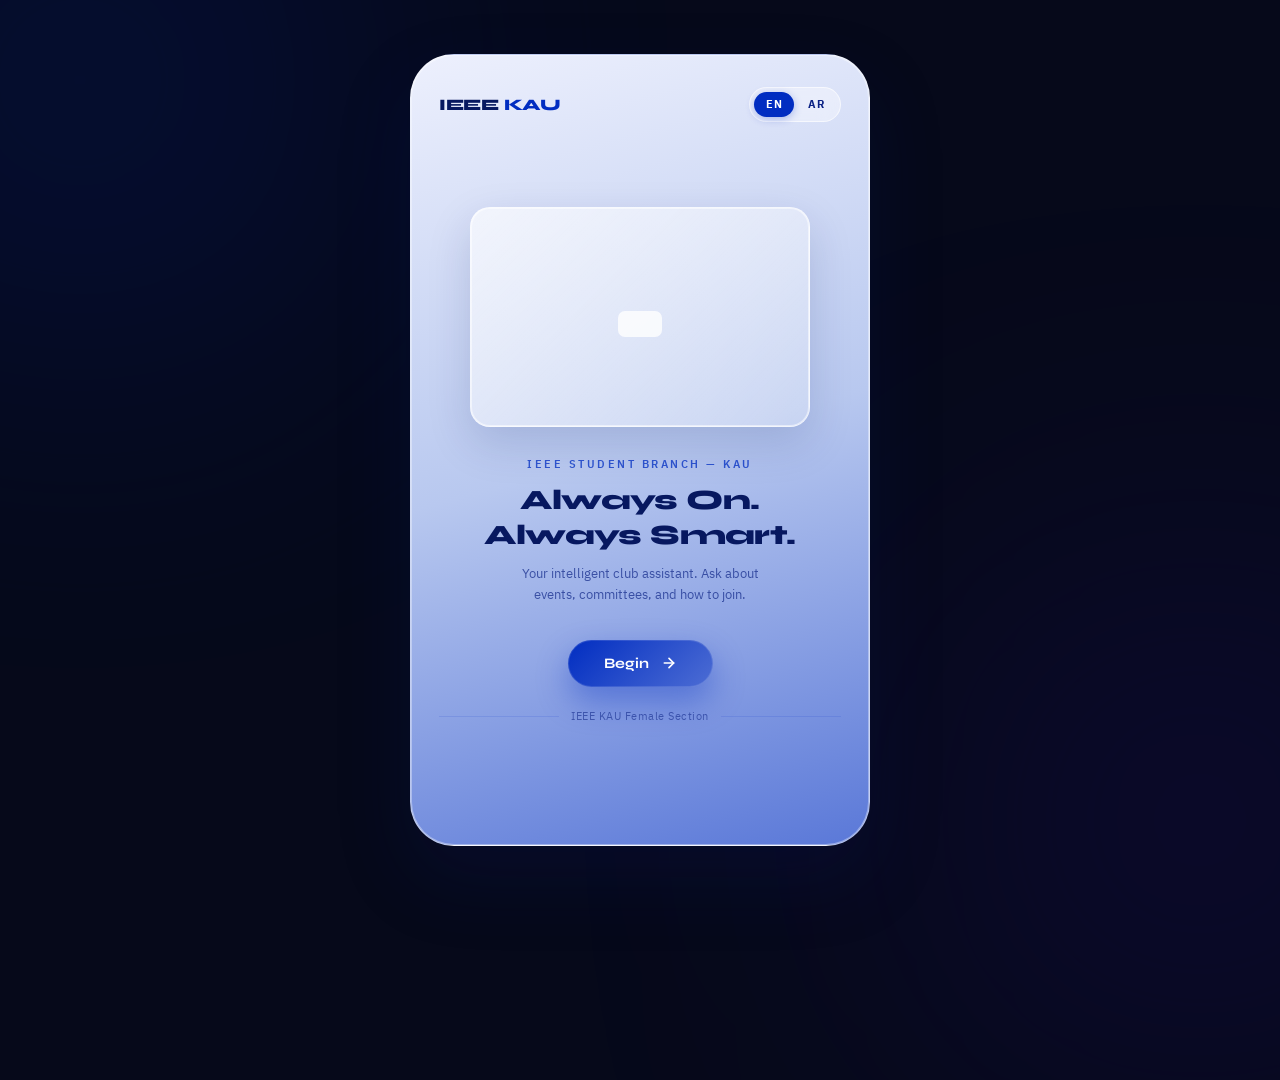
==== index.html @ 5e8e8ae8 "fix landing page button link" ====
<!DOCTYPE html>
<html lang="en">
<head>
  <meta charset="UTF-8"/>
  <meta name="viewport" content="width=device-width, initial-scale=1.0"/>
  <title>IEEE KAU Assistant</title>
  <link href="https://fonts.googleapis.com/css2?family=Syne:wght@600;700;800&family=IBM+Plex+Sans+Arabic:wght@300;400;500;600&display=swap" rel="stylesheet">
  <style>
    :root{
      --c1:#e7eaf9;--c2:#98abe6;--c3:#4d6dd4;--c4:#012dc1;--c5:#0a2184;--c6:#071860;
    }
    *{box-sizing:border-box;margin:0;padding:0}
    body{
      min-height:100vh;font-family:'IBM Plex Sans Arabic','Syne',sans-serif;
      background:#06091a;display:flex;justify-content:center;align-items:center;
      overflow:hidden;position:relative;padding:20px;
    }
    .blur{position:absolute;border-radius:50%;filter:blur(160px);z-index:0;pointer-events:none}
    .blur1{width:520px;height:520px;background:var(--c4);top:-180px;left:-180px;opacity:.2}
    .blur2{width:520px;height:520px;background:#1a0a5e;bottom:-180px;right:-180px;opacity:.35}

    .phone{
      width:460px;height:88vh;max-height:860px;border-radius:44px;
      background:linear-gradient(165deg,#edf0fd 0%,#b8c8ef 50%,#5a78d8 100%);
      border:1px solid rgba(255,255,255,.55);
      box-shadow:0 32px 72px rgba(7,24,96,.22),0 0 0 1px rgba(255,255,255,.35) inset;
      padding:32px 28px 36px;
      display:flex;flex-direction:column;justify-content:space-between;
      position:relative;z-index:2;
    }

    /* TOP BAR */
    .top-bar{display:flex;justify-content:space-between;align-items:center}
    .logo{
      font-family:'Syne',sans-serif;font-weight:800;font-size:16px;
      color:var(--c6);letter-spacing:-.3px;
    }
    .logo span{color:var(--c4)}

    /* language toggle */
    .lang-toggle{
      display:flex;align-items:center;gap:2px;
      background:rgba(255,255,255,.38);border:1px solid rgba(255,255,255,.6);
      backdrop-filter:blur(10px);border-radius:20px;padding:4px;cursor:pointer;
    }
    .lang-opt{
      padding:4px 12px;border-radius:16px;font-size:11px;font-weight:700;
      color:var(--c5);transition:all .18s;letter-spacing:.4px;cursor:pointer;border:none;
      background:transparent;font-family:inherit;
    }
    .lang-opt.active{background:var(--c4);color:white;box-shadow:0 2px 8px rgba(1,45,193,.3)}

    /* CENTER */
    .center{text-align:center;display:flex;flex-direction:column;align-items:center}

    .robot-frame{
      width:340px;height:220px;border-radius:20px;overflow:hidden;
      background:linear-gradient(135deg,rgba(255,255,255,.65),rgba(255,255,255,.25));
      border:1px solid rgba(255,255,255,.7);
      box-shadow:0 16px 44px rgba(7,24,96,.15),0 0 0 1px rgba(255,255,255,.5) inset;
      display:flex;align-items:center;justify-content:center;
      animation:float 4s ease-in-out infinite;margin-bottom:30px;
    }
    @keyframes float{0%,100%{transform:translateY(0)}50%{transform:translateY(-10px)}}
    .robot-frame img{width:100%;height:100%;object-fit:contain;border-radius:20px;display:block;background:#071860}

    .eyebrow{
      font-size:10.5px;font-weight:600;letter-spacing:2.5px;text-transform:uppercase;
      color:var(--c4);opacity:.75;margin-bottom:11px;
    }
    .title{
      font-family:'Syne',sans-serif;font-weight:800;
      font-size:28px;line-height:1.22;color:var(--c6);
      letter-spacing:-.6px;margin-bottom:11px;
    }
    .subtitle{
      font-size:13px;color:var(--c5);opacity:.68;
      line-height:1.65;margin-bottom:34px;max-width:260px;
    }

    .begin-btn{
      display:inline-flex;align-items:center;gap:11px;
      padding:15px 36px;border-radius:32px;
      background:linear-gradient(135deg,var(--c4) 0%,var(--c3) 100%);
      color:white;text-decoration:none;font-weight:700;font-size:14.5px;
      letter-spacing:.2px;
      box-shadow:0 14px 32px rgba(1,45,193,.38),0 0 0 1px rgba(255,255,255,.12) inset;
      transition:all .22s;font-family:'Syne',sans-serif;
    }
    .begin-btn:hover{transform:translateY(-3px);box-shadow:0 20px 40px rgba(1,45,193,.48)}
    .begin-btn svg{width:16px;height:16px;transition:transform .22s}
    .begin-btn:hover svg{transform:translateX(4px)}

    /* DIVIDER */
    .divider{
      display:flex;align-items:center;gap:12px;margin-top:22px;width:100%;
    }
    .divider-line{flex:1;height:1px;background:rgba(1,45,193,.12)}
    .divider-text{font-size:10.5px;color:var(--c5);opacity:.55;letter-spacing:.5px;white-space:nowrap}
  </style>
</head>
<body>
  <div class="blur blur1"></div>
  <div class="blur blur2"></div>
  <div class="phone">

    <div class="top-bar">
      <div class="logo">IEEE <span>KAU</span></div>
      <div class="lang-toggle" id="landingLang">
        <button class="lang-opt active" id="opt-en" onclick="setLang('en')">EN</button>
        <button class="lang-opt" id="opt-ar" onclick="setLang('ar')">AR</button>
      </div>
    </div>

    <div class="center">
      <div class="robot-frame">
        <img src="https://user4563.na.imgto.link/public/20260315/screenshot-2026-03-15-054318.avif"
             alt="IEEE KAU Assistant"
             onerror="this.outerHTML='<svg viewBox=\'0 0 80 80\' fill=\'none\' xmlns=\'http://www.w3.org/2000/svg\' width=\'80\' height=\'80\'><rect x=\'12\' y=\'28\' width=\'56\' height=\'38\' rx=\'10\' fill=\'%23012dc1\' fill-opacity=\'.15\'/><rect x=\'18\' y=\'34\' width=\'44\' height=\'26\' rx=\'7\' fill=\'white\' fill-opacity=\'.8\'/><circle cx=\'30\' cy=\'47\' r=\'5\' fill=\'%23012dc1\'/><circle cx=\'50\' cy=\'47\' r=\'5\' fill=\'%23012dc1\'/><rect x=\'30\' y=\'54\' width=\'20\' height=\'3\' rx=\'1.5\' fill=\'%23012dc1\' fill-opacity=\'.5\'/><rect x=\'36\' y=\'18\' width=\'8\' height=\'10\' rx=\'3\' fill=\'%23012dc1\' fill-opacity=\'.25\'/><circle cx=\'40\' cy=\'13\' r=\'3\' fill=\'%23012dc1\' fill-opacity=\'.3\'/></svg>'"/>
      </div>
      <div class="eyebrow" id="landing-eyebrow">IEEE Student Branch — KAU</div>
      <h1 class="title" id="landing-title">Always On.<br/>Always Smart.</h1>
      <p class="subtitle" id="landing-sub">Your intelligent club assistant. Ask about events, committees, and how to join.</p>
      <a href="/app" class="begin-btn" id="landing-btn">
        <span id="landing-btn-text">Begin</span>
        <svg viewBox="0 0 24 24" fill="none" stroke="currentColor" stroke-width="2.5" stroke-linecap="round" stroke-linejoin="round">
          <line x1="5" y1="12" x2="19" y2="12"/><polyline points="12 5 19 12 12 19"/>
        </svg>
      </a>
      <div class="divider">
        <div class="divider-line"></div>
        <div class="divider-text" id="landing-divider">IEEE KAU Female Section</div>
        <div class="divider-line"></div>
      </div>
    </div>

    <!-- empty div to keep space-between balanced -->
    <div></div>
  </div>

<script>
  let currentLang = 'en';
  const copy = {
    en: {
      eyebrow: 'IEEE Student Branch — KAU',
      title:   'Always On.<br/>Always Smart.',
      sub:     'Your intelligent club assistant. Ask about events, committees, and how to join.',
      btn:     'Begin',
      divider: 'IEEE KAU Female Section',
    },
    ar: {
      eyebrow: 'الفرع الطلابي لـ IEEE — جامعة الملك عبدالعزيز',
      title:   'دائماً هنا.<br/>دائماً ذكية.',
      sub:     'مساعدتك الذكية في نادي IEEE. اسألي عن الفعاليات واللجان وكيفية الانضمام.',
      btn:     'ابدأي',
      divider: 'قسم الطالبات — كلية الحاسبات وتقنية المعلومات',
    }
  };

  function setLang(l) {
    currentLang = l;
    const c = copy[l];
    document.getElementById('landing-eyebrow').textContent = c.eyebrow;
    document.getElementById('landing-title').innerHTML     = c.title;
    document.getElementById('landing-sub').textContent     = c.sub;
    document.getElementById('landing-btn-text').textContent= c.btn;
    document.getElementById('landing-divider').textContent = c.divider;
    document.getElementById('opt-en').classList.toggle('active', l==='en');
    document.getElementById('opt-ar').classList.toggle('active', l==='ar');
    // pass lang to chat page via URL param
    document.getElementById('landing-btn').href = `/app?lang=${l}`;
    document.documentElement.dir = l==='ar' ? 'rtl' : 'ltr';
  }
</script>
</body>
</html>
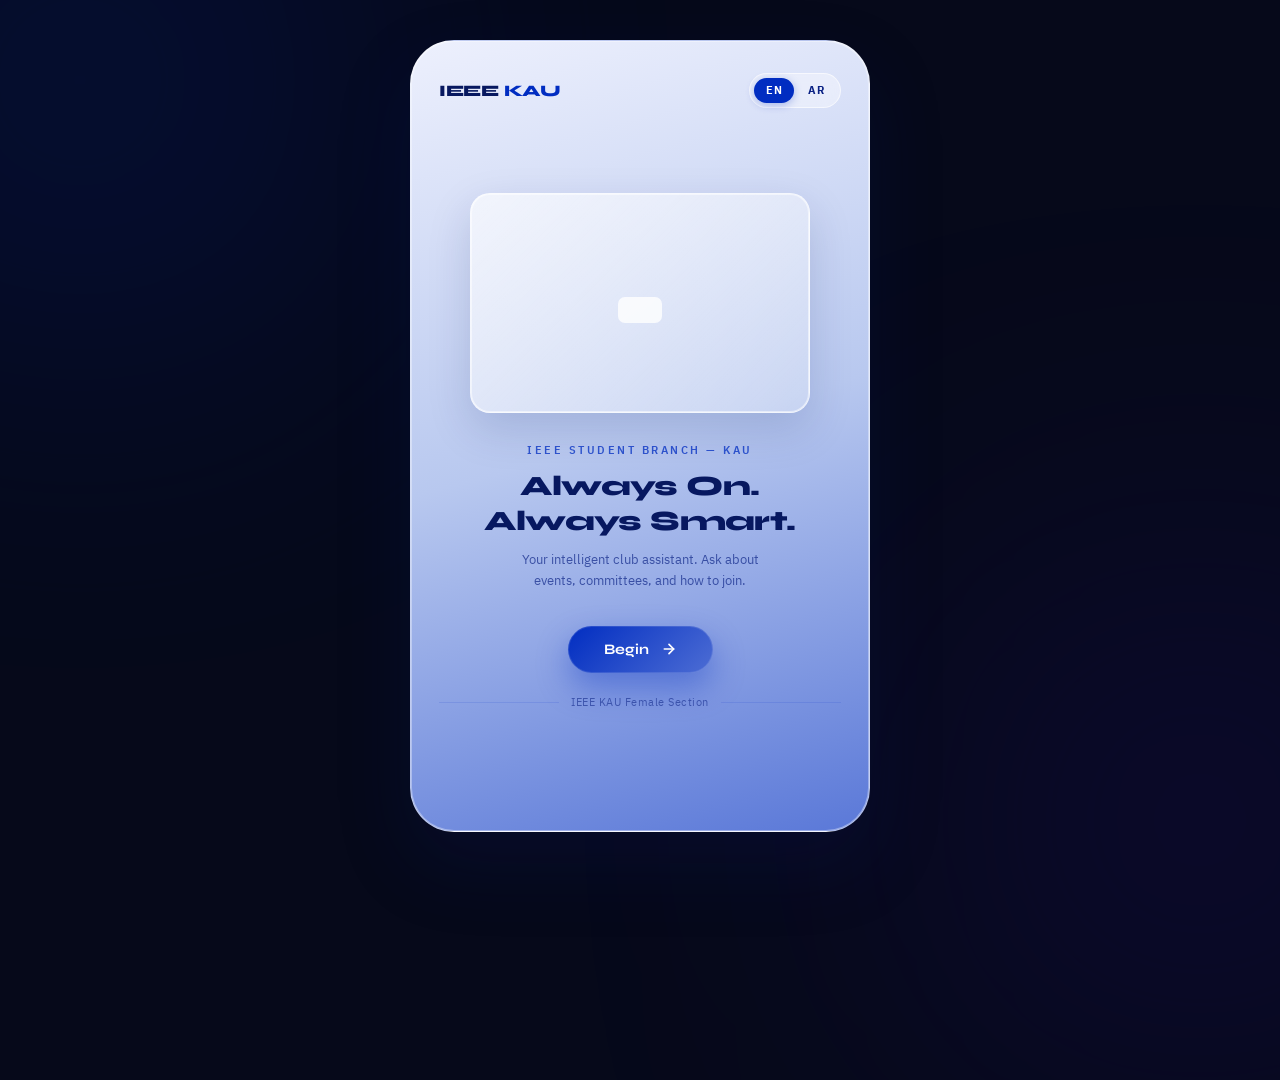
==== commit e1cb3ed9: "fix leaders committees chunk size responsive layout" ====
--- a/index.html
+++ b/index.html
@@ -12,21 +12,27 @@
     *{box-sizing:border-box;margin:0;padding:0}
     body{
       min-height:100vh;font-family:'IBM Plex Sans Arabic','Syne',sans-serif;
-      background:#06091a;display:flex;justify-content:center;align-items:center;
-      overflow:hidden;position:relative;padding:20px;
+      background:#06091a;display:flex;justify-content:center;align-items:flex-start;
+      position:relative;padding:20px;overflow-y:auto;
     }
     .blur{position:absolute;border-radius:50%;filter:blur(160px);z-index:0;pointer-events:none}
     .blur1{width:520px;height:520px;background:var(--c4);top:-180px;left:-180px;opacity:.2}
     .blur2{width:520px;height:520px;background:#1a0a5e;bottom:-180px;right:-180px;opacity:.35}
 
     .phone{
-      width:460px;height:88vh;max-height:860px;border-radius:44px;
+      width:min(460px,100%);min-height:88vh;border-radius:44px;
       background:linear-gradient(165deg,#edf0fd 0%,#b8c8ef 50%,#5a78d8 100%);
       border:1px solid rgba(255,255,255,.55);
       box-shadow:0 32px 72px rgba(7,24,96,.22),0 0 0 1px rgba(255,255,255,.35) inset;
       padding:32px 28px 36px;
       display:flex;flex-direction:column;justify-content:space-between;
-      position:relative;z-index:2;
+      position:relative;z-index:2;margin:20px auto;
+    }
+    @media(max-width:500px){
+      .phone{border-radius:24px;padding:24px 18px 28px;margin:10px auto;}
+      body{padding:10px;}
+      .title{font-size:22px;}
+      .robot-frame{width:260px;height:170px;}
     }
 
     /* TOP BAR */
@@ -121,7 +127,7 @@
       <div class="eyebrow" id="landing-eyebrow">IEEE Student Branch — KAU</div>
       <h1 class="title" id="landing-title">Always On.<br/>Always Smart.</h1>
       <p class="subtitle" id="landing-sub">Your intelligent club assistant. Ask about events, committees, and how to join.</p>
-      <a href="/app" class="begin-btn" id="landing-btn">
+      <a href="chat.html" class="begin-btn" id="landing-btn">
         <span id="landing-btn-text">Begin</span>
         <svg viewBox="0 0 24 24" fill="none" stroke="currentColor" stroke-width="2.5" stroke-linecap="round" stroke-linejoin="round">
           <line x1="5" y1="12" x2="19" y2="12"/><polyline points="12 5 19 12 12 19"/>
@@ -168,7 +174,7 @@
     document.getElementById('opt-en').classList.toggle('active', l==='en');
     document.getElementById('opt-ar').classList.toggle('active', l==='ar');
     // pass lang to chat page via URL param
-    document.getElementById('landing-btn').href = `/app?lang=${l}`;
+    document.getElementById('landing-btn').href = `chat.html?lang=${l}`;
     document.documentElement.dir = l==='ar' ? 'rtl' : 'ltr';
   }
 </script>
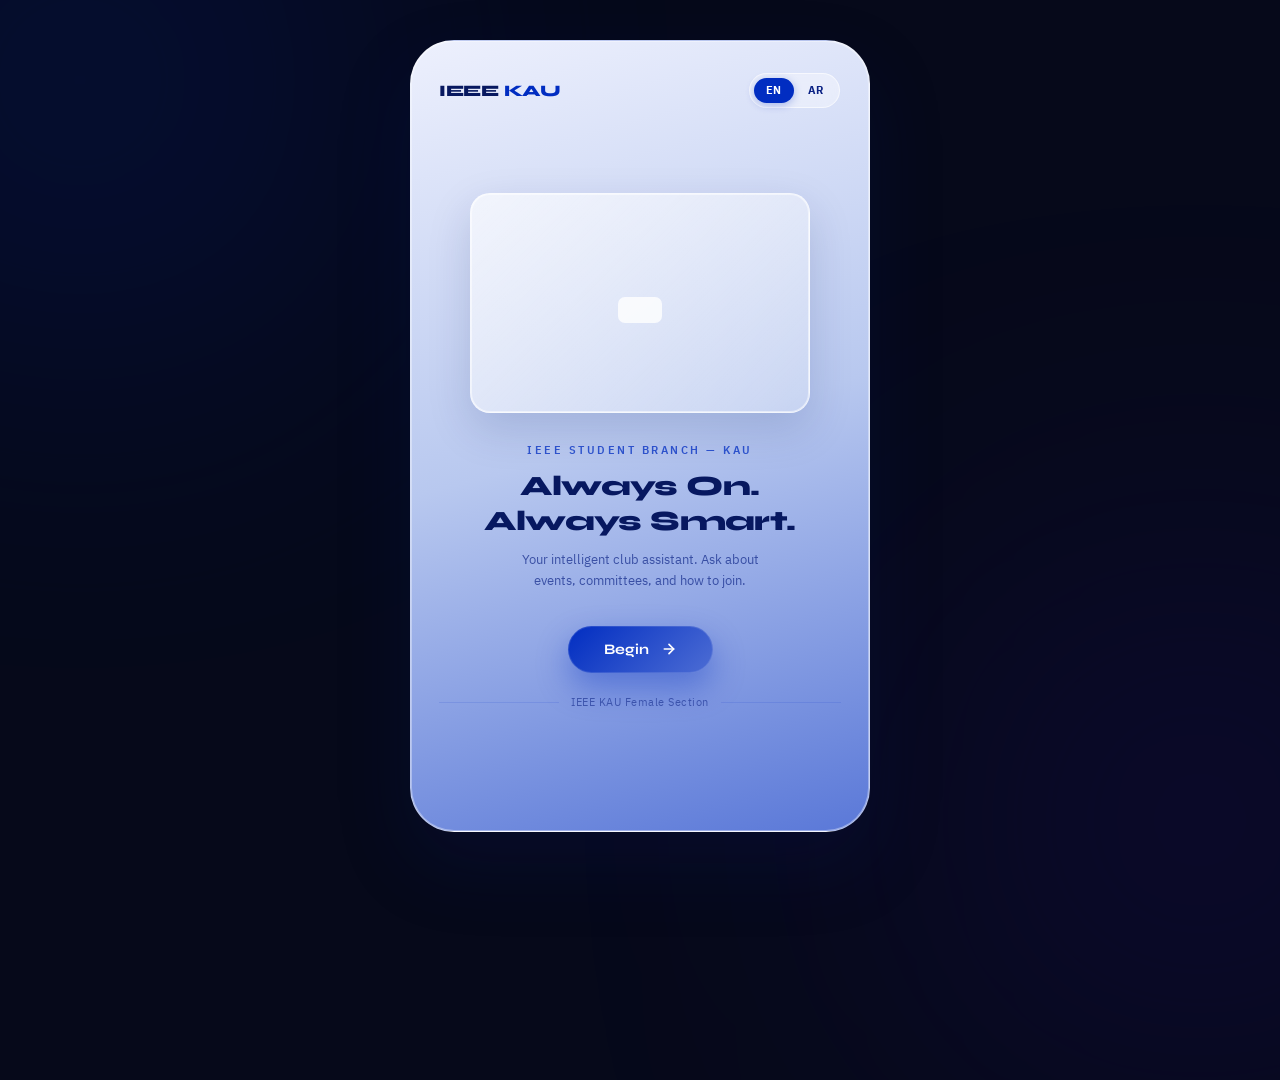
==== commit 8b79e9d1: "fix begin button link" ====
--- a/index.html
+++ b/index.html
@@ -127,7 +127,7 @@
       <div class="eyebrow" id="landing-eyebrow">IEEE Student Branch — KAU</div>
       <h1 class="title" id="landing-title">Always On.<br/>Always Smart.</h1>
       <p class="subtitle" id="landing-sub">Your intelligent club assistant. Ask about events, committees, and how to join.</p>
-      <a href="chat.html" class="begin-btn" id="landing-btn">
+      <a href="/app" class="begin-btn" id="landing-btn">
         <span id="landing-btn-text">Begin</span>
         <svg viewBox="0 0 24 24" fill="none" stroke="currentColor" stroke-width="2.5" stroke-linecap="round" stroke-linejoin="round">
           <line x1="5" y1="12" x2="19" y2="12"/><polyline points="12 5 19 12 12 19"/>
@@ -174,7 +174,7 @@
     document.getElementById('opt-en').classList.toggle('active', l==='en');
     document.getElementById('opt-ar').classList.toggle('active', l==='ar');
     // pass lang to chat page via URL param
-    document.getElementById('landing-btn').href = `chat.html?lang=${l}`;
+    document.getElementById('landing-btn').href = `/app?lang=${l}`;
     document.documentElement.dir = l==='ar' ? 'rtl' : 'ltr';
   }
 </script>
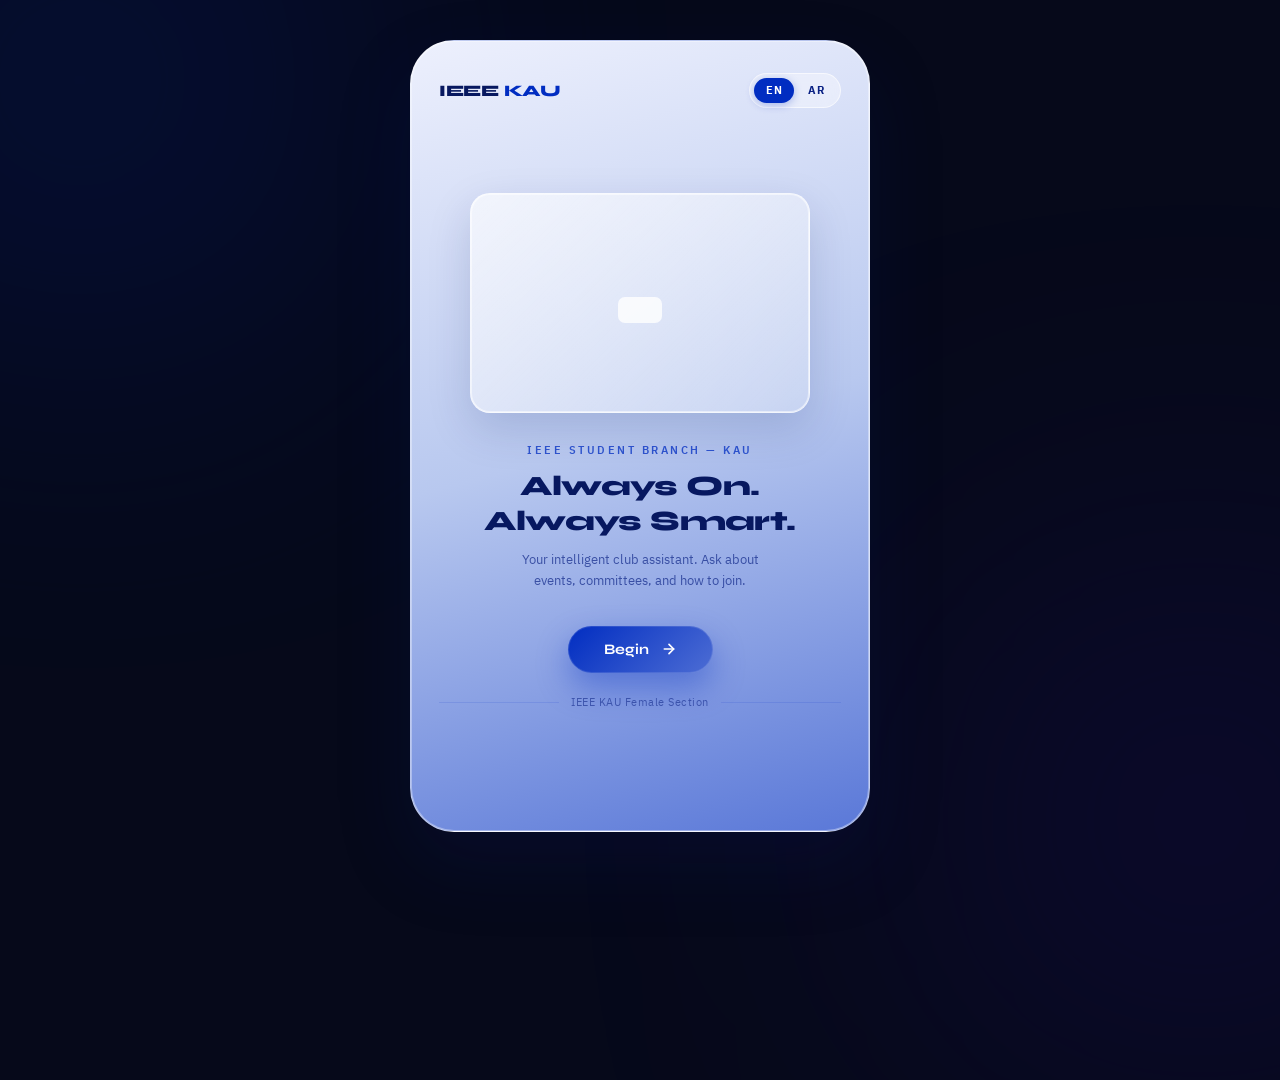
==== commit dc544696: "Update chatbot backend and Google Sheets integration" ====
--- a/index.html
+++ b/index.html
@@ -1,182 +1,182 @@
-<!DOCTYPE html>
-<html lang="en">
-<head>
-  <meta charset="UTF-8"/>
-  <meta name="viewport" content="width=device-width, initial-scale=1.0"/>
-  <title>IEEE KAU Assistant</title>
-  <link href="https://fonts.googleapis.com/css2?family=Syne:wght@600;700;800&family=IBM+Plex+Sans+Arabic:wght@300;400;500;600&display=swap" rel="stylesheet">
-  <style>
-    :root{
-      --c1:#e7eaf9;--c2:#98abe6;--c3:#4d6dd4;--c4:#012dc1;--c5:#0a2184;--c6:#071860;
-    }
-    *{box-sizing:border-box;margin:0;padding:0}
-    body{
-      min-height:100vh;font-family:'IBM Plex Sans Arabic','Syne',sans-serif;
-      background:#06091a;display:flex;justify-content:center;align-items:flex-start;
-      position:relative;padding:20px;overflow-y:auto;
-    }
-    .blur{position:absolute;border-radius:50%;filter:blur(160px);z-index:0;pointer-events:none}
-    .blur1{width:520px;height:520px;background:var(--c4);top:-180px;left:-180px;opacity:.2}
-    .blur2{width:520px;height:520px;background:#1a0a5e;bottom:-180px;right:-180px;opacity:.35}
-
-    .phone{
-      width:min(460px,100%);min-height:88vh;border-radius:44px;
-      background:linear-gradient(165deg,#edf0fd 0%,#b8c8ef 50%,#5a78d8 100%);
-      border:1px solid rgba(255,255,255,.55);
-      box-shadow:0 32px 72px rgba(7,24,96,.22),0 0 0 1px rgba(255,255,255,.35) inset;
-      padding:32px 28px 36px;
-      display:flex;flex-direction:column;justify-content:space-between;
-      position:relative;z-index:2;margin:20px auto;
-    }
-    @media(max-width:500px){
-      .phone{border-radius:24px;padding:24px 18px 28px;margin:10px auto;}
-      body{padding:10px;}
-      .title{font-size:22px;}
-      .robot-frame{width:260px;height:170px;}
-    }
-
-    /* TOP BAR */
-    .top-bar{display:flex;justify-content:space-between;align-items:center}
-    .logo{
-      font-family:'Syne',sans-serif;font-weight:800;font-size:16px;
-      color:var(--c6);letter-spacing:-.3px;
-    }
-    .logo span{color:var(--c4)}
-
-    /* language toggle */
-    .lang-toggle{
-      display:flex;align-items:center;gap:2px;
-      background:rgba(255,255,255,.38);border:1px solid rgba(255,255,255,.6);
-      backdrop-filter:blur(10px);border-radius:20px;padding:4px;cursor:pointer;
-    }
-    .lang-opt{
-      padding:4px 12px;border-radius:16px;font-size:11px;font-weight:700;
-      color:var(--c5);transition:all .18s;letter-spacing:.4px;cursor:pointer;border:none;
-      background:transparent;font-family:inherit;
-    }
-    .lang-opt.active{background:var(--c4);color:white;box-shadow:0 2px 8px rgba(1,45,193,.3)}
-
-    /* CENTER */
-    .center{text-align:center;display:flex;flex-direction:column;align-items:center}
-
-    .robot-frame{
-      width:340px;height:220px;border-radius:20px;overflow:hidden;
-      background:linear-gradient(135deg,rgba(255,255,255,.65),rgba(255,255,255,.25));
-      border:1px solid rgba(255,255,255,.7);
-      box-shadow:0 16px 44px rgba(7,24,96,.15),0 0 0 1px rgba(255,255,255,.5) inset;
-      display:flex;align-items:center;justify-content:center;
-      animation:float 4s ease-in-out infinite;margin-bottom:30px;
-    }
-    @keyframes float{0%,100%{transform:translateY(0)}50%{transform:translateY(-10px)}}
-    .robot-frame img{width:100%;height:100%;object-fit:contain;border-radius:20px;display:block;background:#071860}
-
-    .eyebrow{
-      font-size:10.5px;font-weight:600;letter-spacing:2.5px;text-transform:uppercase;
-      color:var(--c4);opacity:.75;margin-bottom:11px;
-    }
-    .title{
-      font-family:'Syne',sans-serif;font-weight:800;
-      font-size:28px;line-height:1.22;color:var(--c6);
-      letter-spacing:-.6px;margin-bottom:11px;
-    }
-    .subtitle{
-      font-size:13px;color:var(--c5);opacity:.68;
-      line-height:1.65;margin-bottom:34px;max-width:260px;
-    }
-
-    .begin-btn{
-      display:inline-flex;align-items:center;gap:11px;
-      padding:15px 36px;border-radius:32px;
-      background:linear-gradient(135deg,var(--c4) 0%,var(--c3) 100%);
-      color:white;text-decoration:none;font-weight:700;font-size:14.5px;
-      letter-spacing:.2px;
-      box-shadow:0 14px 32px rgba(1,45,193,.38),0 0 0 1px rgba(255,255,255,.12) inset;
-      transition:all .22s;font-family:'Syne',sans-serif;
-    }
-    .begin-btn:hover{transform:translateY(-3px);box-shadow:0 20px 40px rgba(1,45,193,.48)}
-    .begin-btn svg{width:16px;height:16px;transition:transform .22s}
-    .begin-btn:hover svg{transform:translateX(4px)}
-
-    /* DIVIDER */
-    .divider{
-      display:flex;align-items:center;gap:12px;margin-top:22px;width:100%;
-    }
-    .divider-line{flex:1;height:1px;background:rgba(1,45,193,.12)}
-    .divider-text{font-size:10.5px;color:var(--c5);opacity:.55;letter-spacing:.5px;white-space:nowrap}
-  </style>
-</head>
-<body>
-  <div class="blur blur1"></div>
-  <div class="blur blur2"></div>
-  <div class="phone">
-
-    <div class="top-bar">
-      <div class="logo">IEEE <span>KAU</span></div>
-      <div class="lang-toggle" id="landingLang">
-        <button class="lang-opt active" id="opt-en" onclick="setLang('en')">EN</button>
-        <button class="lang-opt" id="opt-ar" onclick="setLang('ar')">AR</button>
-      </div>
-    </div>
-
-    <div class="center">
-      <div class="robot-frame">
-        <img src="https://user4563.na.imgto.link/public/20260315/screenshot-2026-03-15-054318.avif"
-             alt="IEEE KAU Assistant"
-             onerror="this.outerHTML='<svg viewBox=\'0 0 80 80\' fill=\'none\' xmlns=\'http://www.w3.org/2000/svg\' width=\'80\' height=\'80\'><rect x=\'12\' y=\'28\' width=\'56\' height=\'38\' rx=\'10\' fill=\'%23012dc1\' fill-opacity=\'.15\'/><rect x=\'18\' y=\'34\' width=\'44\' height=\'26\' rx=\'7\' fill=\'white\' fill-opacity=\'.8\'/><circle cx=\'30\' cy=\'47\' r=\'5\' fill=\'%23012dc1\'/><circle cx=\'50\' cy=\'47\' r=\'5\' fill=\'%23012dc1\'/><rect x=\'30\' y=\'54\' width=\'20\' height=\'3\' rx=\'1.5\' fill=\'%23012dc1\' fill-opacity=\'.5\'/><rect x=\'36\' y=\'18\' width=\'8\' height=\'10\' rx=\'3\' fill=\'%23012dc1\' fill-opacity=\'.25\'/><circle cx=\'40\' cy=\'13\' r=\'3\' fill=\'%23012dc1\' fill-opacity=\'.3\'/></svg>'"/>
-      </div>
-      <div class="eyebrow" id="landing-eyebrow">IEEE Student Branch — KAU</div>
-      <h1 class="title" id="landing-title">Always On.<br/>Always Smart.</h1>
-      <p class="subtitle" id="landing-sub">Your intelligent club assistant. Ask about events, committees, and how to join.</p>
-      <a href="/app" class="begin-btn" id="landing-btn">
-        <span id="landing-btn-text">Begin</span>
-        <svg viewBox="0 0 24 24" fill="none" stroke="currentColor" stroke-width="2.5" stroke-linecap="round" stroke-linejoin="round">
-          <line x1="5" y1="12" x2="19" y2="12"/><polyline points="12 5 19 12 12 19"/>
-        </svg>
-      </a>
-      <div class="divider">
-        <div class="divider-line"></div>
-        <div class="divider-text" id="landing-divider">IEEE KAU Female Section</div>
-        <div class="divider-line"></div>
-      </div>
-    </div>
-
-    <!-- empty div to keep space-between balanced -->
-    <div></div>
-  </div>
-
-<script>
-  let currentLang = 'en';
-  const copy = {
-    en: {
-      eyebrow: 'IEEE Student Branch — KAU',
-      title:   'Always On.<br/>Always Smart.',
-      sub:     'Your intelligent club assistant. Ask about events, committees, and how to join.',
-      btn:     'Begin',
-      divider: 'IEEE KAU Female Section',
-    },
-    ar: {
-      eyebrow: 'الفرع الطلابي لـ IEEE — جامعة الملك عبدالعزيز',
-      title:   'دائماً هنا.<br/>دائماً ذكية.',
-      sub:     'مساعدتك الذكية في نادي IEEE. اسألي عن الفعاليات واللجان وكيفية الانضمام.',
-      btn:     'ابدأي',
-      divider: 'قسم الطالبات — كلية الحاسبات وتقنية المعلومات',
-    }
-  };
-
-  function setLang(l) {
-    currentLang = l;
-    const c = copy[l];
-    document.getElementById('landing-eyebrow').textContent = c.eyebrow;
-    document.getElementById('landing-title').innerHTML     = c.title;
-    document.getElementById('landing-sub').textContent     = c.sub;
-    document.getElementById('landing-btn-text').textContent= c.btn;
-    document.getElementById('landing-divider').textContent = c.divider;
-    document.getElementById('opt-en').classList.toggle('active', l==='en');
-    document.getElementById('opt-ar').classList.toggle('active', l==='ar');
-    // pass lang to chat page via URL param
-    document.getElementById('landing-btn').href = `/app?lang=${l}`;
-    document.documentElement.dir = l==='ar' ? 'rtl' : 'ltr';
-  }
-</script>
-</body>
+<!DOCTYPE html>
+<html lang="en">
+<head>
+  <meta charset="UTF-8"/>
+  <meta name="viewport" content="width=device-width, initial-scale=1.0"/>
+  <title>IEEE KAU Assistant</title>
+  <link href="https://fonts.googleapis.com/css2?family=Syne:wght@600;700;800&family=IBM+Plex+Sans+Arabic:wght@300;400;500;600&display=swap" rel="stylesheet">
+  <style>
+    :root{
+      --c1:#e7eaf9;--c2:#98abe6;--c3:#4d6dd4;--c4:#012dc1;--c5:#0a2184;--c6:#071860;
+    }
+    *{box-sizing:border-box;margin:0;padding:0}
+    body{
+      min-height:100vh;font-family:'IBM Plex Sans Arabic','Syne',sans-serif;
+      background:#06091a;display:flex;justify-content:center;align-items:flex-start;
+      position:relative;padding:20px;overflow-y:auto;
+    }
+    .blur{position:absolute;border-radius:50%;filter:blur(160px);z-index:0;pointer-events:none}
+    .blur1{width:520px;height:520px;background:var(--c4);top:-180px;left:-180px;opacity:.2}
+    .blur2{width:520px;height:520px;background:#1a0a5e;bottom:-180px;right:-180px;opacity:.35}
+
+    .phone{
+      width:min(460px,100%);min-height:88vh;border-radius:44px;
+      background:linear-gradient(165deg,#edf0fd 0%,#b8c8ef 50%,#5a78d8 100%);
+      border:1px solid rgba(255,255,255,.55);
+      box-shadow:0 32px 72px rgba(7,24,96,.22),0 0 0 1px rgba(255,255,255,.35) inset;
+      padding:32px 28px 36px;
+      display:flex;flex-direction:column;justify-content:space-between;
+      position:relative;z-index:2;margin:20px auto;
+    }
+    @media(max-width:500px){
+      .phone{border-radius:24px;padding:24px 18px 28px;margin:10px auto;}
+      body{padding:10px;}
+      .title{font-size:22px;}
+      .robot-frame{width:260px;height:170px;}
+    }
+
+    /* TOP BAR */
+    .top-bar{display:flex;justify-content:space-between;align-items:center}
+    .logo{
+      font-family:'Syne',sans-serif;font-weight:800;font-size:16px;
+      color:var(--c6);letter-spacing:-.3px;
+    }
+    .logo span{color:var(--c4)}
+
+    /* language toggle */
+    .lang-toggle{
+      display:flex;align-items:center;gap:2px;
+      background:rgba(255,255,255,.38);border:1px solid rgba(255,255,255,.6);
+      backdrop-filter:blur(10px);border-radius:20px;padding:4px;cursor:pointer;
+    }
+    .lang-opt{
+      padding:4px 12px;border-radius:16px;font-size:11px;font-weight:700;
+      color:var(--c5);transition:all .18s;letter-spacing:.4px;cursor:pointer;border:none;
+      background:transparent;font-family:inherit;
+    }
+    .lang-opt.active{background:var(--c4);color:white;box-shadow:0 2px 8px rgba(1,45,193,.3)}
+
+    /* CENTER */
+    .center{text-align:center;display:flex;flex-direction:column;align-items:center}
+
+    .robot-frame{
+      width:340px;height:220px;border-radius:20px;overflow:hidden;
+      background:linear-gradient(135deg,rgba(255,255,255,.65),rgba(255,255,255,.25));
+      border:1px solid rgba(255,255,255,.7);
+      box-shadow:0 16px 44px rgba(7,24,96,.15),0 0 0 1px rgba(255,255,255,.5) inset;
+      display:flex;align-items:center;justify-content:center;
+      animation:float 4s ease-in-out infinite;margin-bottom:30px;
+    }
+    @keyframes float{0%,100%{transform:translateY(0)}50%{transform:translateY(-10px)}}
+    .robot-frame img{width:100%;height:100%;object-fit:contain;border-radius:20px;display:block;background:#071860}
+
+    .eyebrow{
+      font-size:10.5px;font-weight:600;letter-spacing:2.5px;text-transform:uppercase;
+      color:var(--c4);opacity:.75;margin-bottom:11px;
+    }
+    .title{
+      font-family:'Syne',sans-serif;font-weight:800;
+      font-size:28px;line-height:1.22;color:var(--c6);
+      letter-spacing:-.6px;margin-bottom:11px;
+    }
+    .subtitle{
+      font-size:13px;color:var(--c5);opacity:.68;
+      line-height:1.65;margin-bottom:34px;max-width:260px;
+    }
+
+    .begin-btn{
+      display:inline-flex;align-items:center;gap:11px;
+      padding:15px 36px;border-radius:32px;
+      background:linear-gradient(135deg,var(--c4) 0%,var(--c3) 100%);
+      color:white;text-decoration:none;font-weight:700;font-size:14.5px;
+      letter-spacing:.2px;
+      box-shadow:0 14px 32px rgba(1,45,193,.38),0 0 0 1px rgba(255,255,255,.12) inset;
+      transition:all .22s;font-family:'Syne',sans-serif;
+    }
+    .begin-btn:hover{transform:translateY(-3px);box-shadow:0 20px 40px rgba(1,45,193,.48)}
+    .begin-btn svg{width:16px;height:16px;transition:transform .22s}
+    .begin-btn:hover svg{transform:translateX(4px)}
+
+    /* DIVIDER */
+    .divider{
+      display:flex;align-items:center;gap:12px;margin-top:22px;width:100%;
+    }
+    .divider-line{flex:1;height:1px;background:rgba(1,45,193,.12)}
+    .divider-text{font-size:10.5px;color:var(--c5);opacity:.55;letter-spacing:.5px;white-space:nowrap}
+  </style>
+</head>
+<body>
+  <div class="blur blur1"></div>
+  <div class="blur blur2"></div>
+  <div class="phone">
+
+    <div class="top-bar">
+      <div class="logo">IEEE <span>KAU</span></div>
+      <div class="lang-toggle" id="landingLang">
+        <button class="lang-opt active" id="opt-en" onclick="setLang('en')">EN</button>
+        <button class="lang-opt" id="opt-ar" onclick="setLang('ar')">AR</button>
+      </div>
+    </div>
+
+    <div class="center">
+      <div class="robot-frame">
+        <img src="https://user4563.na.imgto.link/public/20260315/screenshot-2026-03-15-054318.avif"
+             alt="IEEE KAU Assistant"
+             onerror="this.outerHTML='<svg viewBox=\'0 0 80 80\' fill=\'none\' xmlns=\'http://www.w3.org/2000/svg\' width=\'80\' height=\'80\'><rect x=\'12\' y=\'28\' width=\'56\' height=\'38\' rx=\'10\' fill=\'%23012dc1\' fill-opacity=\'.15\'/><rect x=\'18\' y=\'34\' width=\'44\' height=\'26\' rx=\'7\' fill=\'white\' fill-opacity=\'.8\'/><circle cx=\'30\' cy=\'47\' r=\'5\' fill=\'%23012dc1\'/><circle cx=\'50\' cy=\'47\' r=\'5\' fill=\'%23012dc1\'/><rect x=\'30\' y=\'54\' width=\'20\' height=\'3\' rx=\'1.5\' fill=\'%23012dc1\' fill-opacity=\'.5\'/><rect x=\'36\' y=\'18\' width=\'8\' height=\'10\' rx=\'3\' fill=\'%23012dc1\' fill-opacity=\'.25\'/><circle cx=\'40\' cy=\'13\' r=\'3\' fill=\'%23012dc1\' fill-opacity=\'.3\'/></svg>'"/>
+      </div>
+      <div class="eyebrow" id="landing-eyebrow">IEEE Student Branch — KAU</div>
+      <h1 class="title" id="landing-title">Always On.<br/>Always Smart.</h1>
+      <p class="subtitle" id="landing-sub">Your intelligent club assistant. Ask about events, committees, and how to join.</p>
+      <a href="chat.html" class="begin-btn" id="landing-btn">
+        <span id="landing-btn-text">Begin</span>
+        <svg viewBox="0 0 24 24" fill="none" stroke="currentColor" stroke-width="2.5" stroke-linecap="round" stroke-linejoin="round">
+          <line x1="5" y1="12" x2="19" y2="12"/><polyline points="12 5 19 12 12 19"/>
+        </svg>
+      </a>
+      <div class="divider">
+        <div class="divider-line"></div>
+        <div class="divider-text" id="landing-divider">IEEE KAU Female Section</div>
+        <div class="divider-line"></div>
+      </div>
+    </div>
+
+    <!-- empty div to keep space-between balanced -->
+    <div></div>
+  </div>
+
+<script>
+  let currentLang = 'en';
+  const copy = {
+    en: {
+      eyebrow: 'IEEE Student Branch — KAU',
+      title:   'Always On.<br/>Always Smart.',
+      sub:     'Your intelligent club assistant. Ask about events, committees, and how to join.',
+      btn:     'Begin',
+      divider: 'IEEE KAU Female Section',
+    },
+    ar: {
+      eyebrow: 'الفرع الطلابي لـ IEEE — جامعة الملك عبدالعزيز',
+      title:   'دائماً هنا.<br/>دائماً ذكية.',
+      sub:     'مساعدتك الذكية في نادي IEEE. اسألي عن الفعاليات واللجان وكيفية الانضمام.',
+      btn:     'ابدأي',
+      divider: 'قسم الطالبات — كلية الحاسبات وتقنية المعلومات',
+    }
+  };
+
+  function setLang(l) {
+    currentLang = l;
+    const c = copy[l];
+    document.getElementById('landing-eyebrow').textContent = c.eyebrow;
+    document.getElementById('landing-title').innerHTML     = c.title;
+    document.getElementById('landing-sub').textContent     = c.sub;
+    document.getElementById('landing-btn-text').textContent= c.btn;
+    document.getElementById('landing-divider').textContent = c.divider;
+    document.getElementById('opt-en').classList.toggle('active', l==='en');
+    document.getElementById('opt-ar').classList.toggle('active', l==='ar');
+    // pass lang to chat page via URL param
+    document.getElementById('landing-btn').href = `chat.html?lang=${l}`;
+    document.documentElement.dir = l==='ar' ? 'rtl' : 'ltr';
+  }
+</script>
+</body>
 </html>
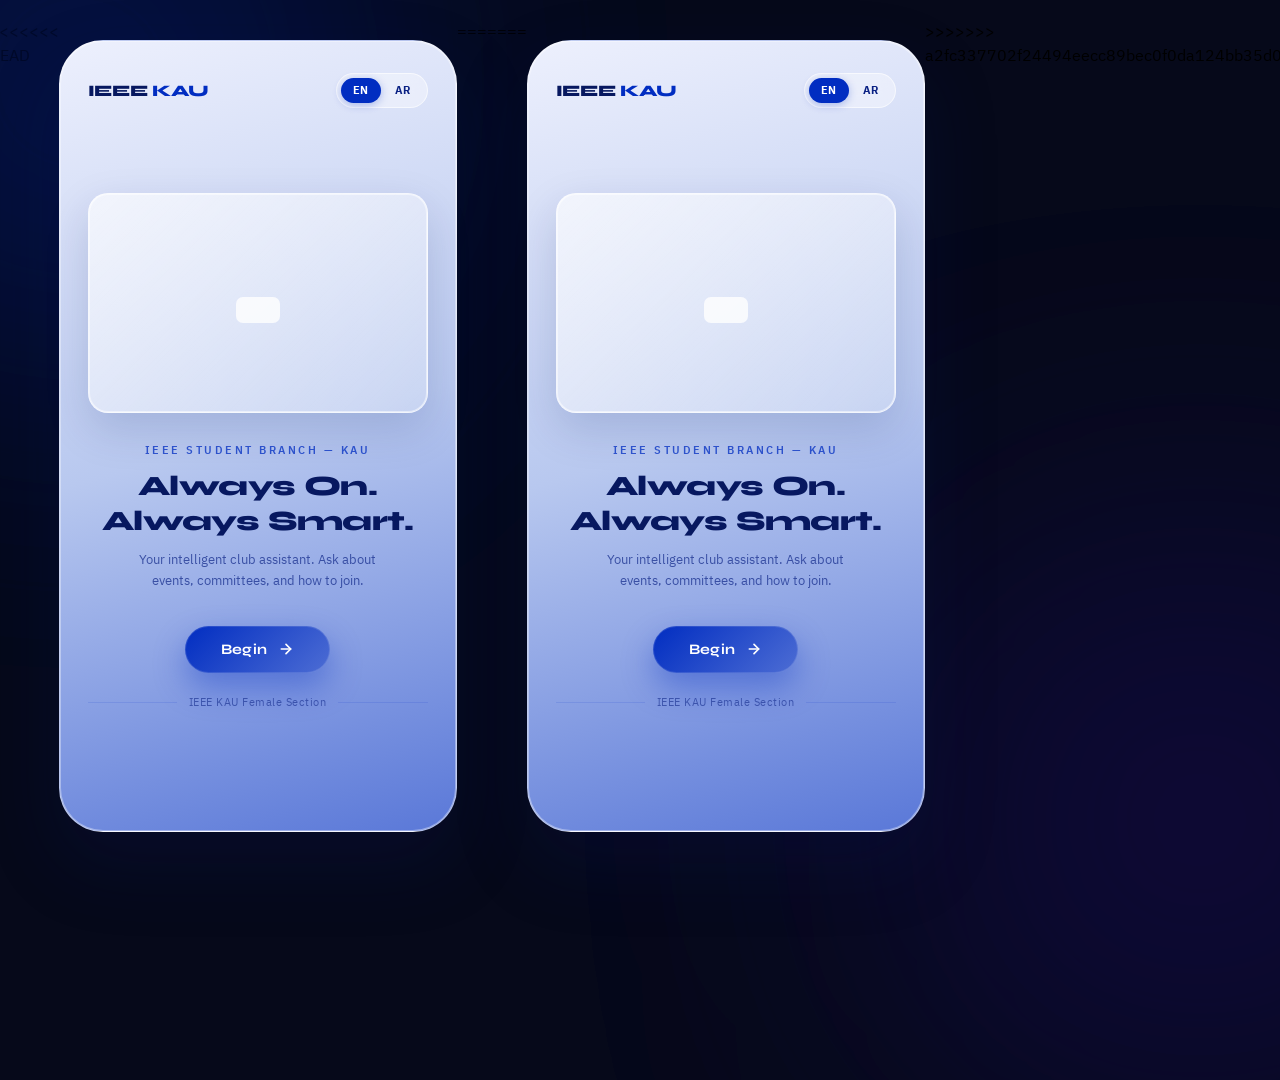
==== commit f0e31d6c: "Resolve merge conflicts on branch2" ====
--- a/index.html
+++ b/index.html
@@ -1,3 +1,4 @@
+<<<<<<< HEAD
 <!DOCTYPE html>
 <html lang="en">
 <head>
@@ -179,4 +180,187 @@
   }
 </script>
 </body>
+=======
+<!DOCTYPE html>
+<html lang="en">
+<head>
+  <meta charset="UTF-8"/>
+  <meta name="viewport" content="width=device-width, initial-scale=1.0"/>
+  <title>IEEE KAU Assistant</title>
+  <link href="https://fonts.googleapis.com/css2?family=Syne:wght@600;700;800&family=IBM+Plex+Sans+Arabic:wght@300;400;500;600&display=swap" rel="stylesheet">
+  <style>
+    :root{
+      --c1:#e7eaf9;--c2:#98abe6;--c3:#4d6dd4;--c4:#012dc1;--c5:#0a2184;--c6:#071860;
+    }
+    *{box-sizing:border-box;margin:0;padding:0}
+    body{
+      min-height:100vh;font-family:'IBM Plex Sans Arabic','Syne',sans-serif;
+      background:#06091a;display:flex;justify-content:center;align-items:flex-start;
+      position:relative;padding:20px;overflow-y:auto;
+    }
+    .blur{position:absolute;border-radius:50%;filter:blur(160px);z-index:0;pointer-events:none}
+    .blur1{width:520px;height:520px;background:var(--c4);top:-180px;left:-180px;opacity:.2}
+    .blur2{width:520px;height:520px;background:#1a0a5e;bottom:-180px;right:-180px;opacity:.35}
+
+    .phone{
+      width:min(460px,100%);min-height:88vh;border-radius:44px;
+      background:linear-gradient(165deg,#edf0fd 0%,#b8c8ef 50%,#5a78d8 100%);
+      border:1px solid rgba(255,255,255,.55);
+      box-shadow:0 32px 72px rgba(7,24,96,.22),0 0 0 1px rgba(255,255,255,.35) inset;
+      padding:32px 28px 36px;
+      display:flex;flex-direction:column;justify-content:space-between;
+      position:relative;z-index:2;margin:20px auto;
+    }
+    @media(max-width:500px){
+      .phone{border-radius:24px;padding:24px 18px 28px;margin:10px auto;}
+      body{padding:10px;}
+      .title{font-size:22px;}
+      .robot-frame{width:260px;height:170px;}
+    }
+
+    /* TOP BAR */
+    .top-bar{display:flex;justify-content:space-between;align-items:center}
+    .logo{
+      font-family:'Syne',sans-serif;font-weight:800;font-size:16px;
+      color:var(--c6);letter-spacing:-.3px;
+    }
+    .logo span{color:var(--c4)}
+
+    /* language toggle */
+    .lang-toggle{
+      display:flex;align-items:center;gap:2px;
+      background:rgba(255,255,255,.38);border:1px solid rgba(255,255,255,.6);
+      backdrop-filter:blur(10px);border-radius:20px;padding:4px;cursor:pointer;
+    }
+    .lang-opt{
+      padding:4px 12px;border-radius:16px;font-size:11px;font-weight:700;
+      color:var(--c5);transition:all .18s;letter-spacing:.4px;cursor:pointer;border:none;
+      background:transparent;font-family:inherit;
+    }
+    .lang-opt.active{background:var(--c4);color:white;box-shadow:0 2px 8px rgba(1,45,193,.3)}
+
+    /* CENTER */
+    .center{text-align:center;display:flex;flex-direction:column;align-items:center}
+
+    .robot-frame{
+      width:340px;height:220px;border-radius:20px;overflow:hidden;
+      background:linear-gradient(135deg,rgba(255,255,255,.65),rgba(255,255,255,.25));
+      border:1px solid rgba(255,255,255,.7);
+      box-shadow:0 16px 44px rgba(7,24,96,.15),0 0 0 1px rgba(255,255,255,.5) inset;
+      display:flex;align-items:center;justify-content:center;
+      animation:float 4s ease-in-out infinite;margin-bottom:30px;
+    }
+    @keyframes float{0%,100%{transform:translateY(0)}50%{transform:translateY(-10px)}}
+    .robot-frame img{width:100%;height:100%;object-fit:contain;border-radius:20px;display:block;background:#071860}
+
+    .eyebrow{
+      font-size:10.5px;font-weight:600;letter-spacing:2.5px;text-transform:uppercase;
+      color:var(--c4);opacity:.75;margin-bottom:11px;
+    }
+    .title{
+      font-family:'Syne',sans-serif;font-weight:800;
+      font-size:28px;line-height:1.22;color:var(--c6);
+      letter-spacing:-.6px;margin-bottom:11px;
+    }
+    .subtitle{
+      font-size:13px;color:var(--c5);opacity:.68;
+      line-height:1.65;margin-bottom:34px;max-width:260px;
+    }
+
+    .begin-btn{
+      display:inline-flex;align-items:center;gap:11px;
+      padding:15px 36px;border-radius:32px;
+      background:linear-gradient(135deg,var(--c4) 0%,var(--c3) 100%);
+      color:white;text-decoration:none;font-weight:700;font-size:14.5px;
+      letter-spacing:.2px;
+      box-shadow:0 14px 32px rgba(1,45,193,.38),0 0 0 1px rgba(255,255,255,.12) inset;
+      transition:all .22s;font-family:'Syne',sans-serif;
+    }
+    .begin-btn:hover{transform:translateY(-3px);box-shadow:0 20px 40px rgba(1,45,193,.48)}
+    .begin-btn svg{width:16px;height:16px;transition:transform .22s}
+    .begin-btn:hover svg{transform:translateX(4px)}
+
+    /* DIVIDER */
+    .divider{
+      display:flex;align-items:center;gap:12px;margin-top:22px;width:100%;
+    }
+    .divider-line{flex:1;height:1px;background:rgba(1,45,193,.12)}
+    .divider-text{font-size:10.5px;color:var(--c5);opacity:.55;letter-spacing:.5px;white-space:nowrap}
+  </style>
+</head>
+<body>
+  <div class="blur blur1"></div>
+  <div class="blur blur2"></div>
+  <div class="phone">
+
+    <div class="top-bar">
+      <div class="logo">IEEE <span>KAU</span></div>
+      <div class="lang-toggle" id="landingLang">
+        <button class="lang-opt active" id="opt-en" onclick="setLang('en')">EN</button>
+        <button class="lang-opt" id="opt-ar" onclick="setLang('ar')">AR</button>
+      </div>
+    </div>
+
+    <div class="center">
+      <div class="robot-frame">
+        <img src="https://user4563.na.imgto.link/public/20260315/screenshot-2026-03-15-054318.avif"
+             alt="IEEE KAU Assistant"
+             onerror="this.outerHTML='<svg viewBox=\'0 0 80 80\' fill=\'none\' xmlns=\'http://www.w3.org/2000/svg\' width=\'80\' height=\'80\'><rect x=\'12\' y=\'28\' width=\'56\' height=\'38\' rx=\'10\' fill=\'%23012dc1\' fill-opacity=\'.15\'/><rect x=\'18\' y=\'34\' width=\'44\' height=\'26\' rx=\'7\' fill=\'white\' fill-opacity=\'.8\'/><circle cx=\'30\' cy=\'47\' r=\'5\' fill=\'%23012dc1\'/><circle cx=\'50\' cy=\'47\' r=\'5\' fill=\'%23012dc1\'/><rect x=\'30\' y=\'54\' width=\'20\' height=\'3\' rx=\'1.5\' fill=\'%23012dc1\' fill-opacity=\'.5\'/><rect x=\'36\' y=\'18\' width=\'8\' height=\'10\' rx=\'3\' fill=\'%23012dc1\' fill-opacity=\'.25\'/><circle cx=\'40\' cy=\'13\' r=\'3\' fill=\'%23012dc1\' fill-opacity=\'.3\'/></svg>'"/>
+      </div>
+      <div class="eyebrow" id="landing-eyebrow">IEEE Student Branch — KAU</div>
+      <h1 class="title" id="landing-title">Always On.<br/>Always Smart.</h1>
+      <p class="subtitle" id="landing-sub">Your intelligent club assistant. Ask about events, committees, and how to join.</p>
+      <a href="/app" class="begin-btn" id="landing-btn">
+        <span id="landing-btn-text">Begin</span>
+        <svg viewBox="0 0 24 24" fill="none" stroke="currentColor" stroke-width="2.5" stroke-linecap="round" stroke-linejoin="round">
+          <line x1="5" y1="12" x2="19" y2="12"/><polyline points="12 5 19 12 12 19"/>
+        </svg>
+      </a>
+      <div class="divider">
+        <div class="divider-line"></div>
+        <div class="divider-text" id="landing-divider">IEEE KAU Female Section</div>
+        <div class="divider-line"></div>
+      </div>
+    </div>
+
+    <!-- empty div to keep space-between balanced -->
+    <div></div>
+  </div>
+
+<script>
+  let currentLang = 'en';
+  const copy = {
+    en: {
+      eyebrow: 'IEEE Student Branch — KAU',
+      title:   'Always On.<br/>Always Smart.',
+      sub:     'Your intelligent club assistant. Ask about events, committees, and how to join.',
+      btn:     'Begin',
+      divider: 'IEEE KAU Female Section',
+    },
+    ar: {
+      eyebrow: 'الفرع الطلابي لـ IEEE — جامعة الملك عبدالعزيز',
+      title:   'دائماً هنا.<br/>دائماً ذكية.',
+      sub:     'مساعدتك الذكية في نادي IEEE. اسألي عن الفعاليات واللجان وكيفية الانضمام.',
+      btn:     'ابدأي',
+      divider: 'قسم الطالبات — كلية الحاسبات وتقنية المعلومات',
+    }
+  };
+
+  function setLang(l) {
+    currentLang = l;
+    const c = copy[l];
+    document.getElementById('landing-eyebrow').textContent = c.eyebrow;
+    document.getElementById('landing-title').innerHTML     = c.title;
+    document.getElementById('landing-sub').textContent     = c.sub;
+    document.getElementById('landing-btn-text').textContent= c.btn;
+    document.getElementById('landing-divider').textContent = c.divider;
+    document.getElementById('opt-en').classList.toggle('active', l==='en');
+    document.getElementById('opt-ar').classList.toggle('active', l==='ar');
+    // pass lang to chat page via URL param
+    document.getElementById('landing-btn').href = `/app?lang=${l}`;
+    document.documentElement.dir = l==='ar' ? 'rtl' : 'ltr';
+  }
+</script>
+</body>
+>>>>>>> a2fc337702f24494eecc89bec0f0da124bb35d07
 </html>
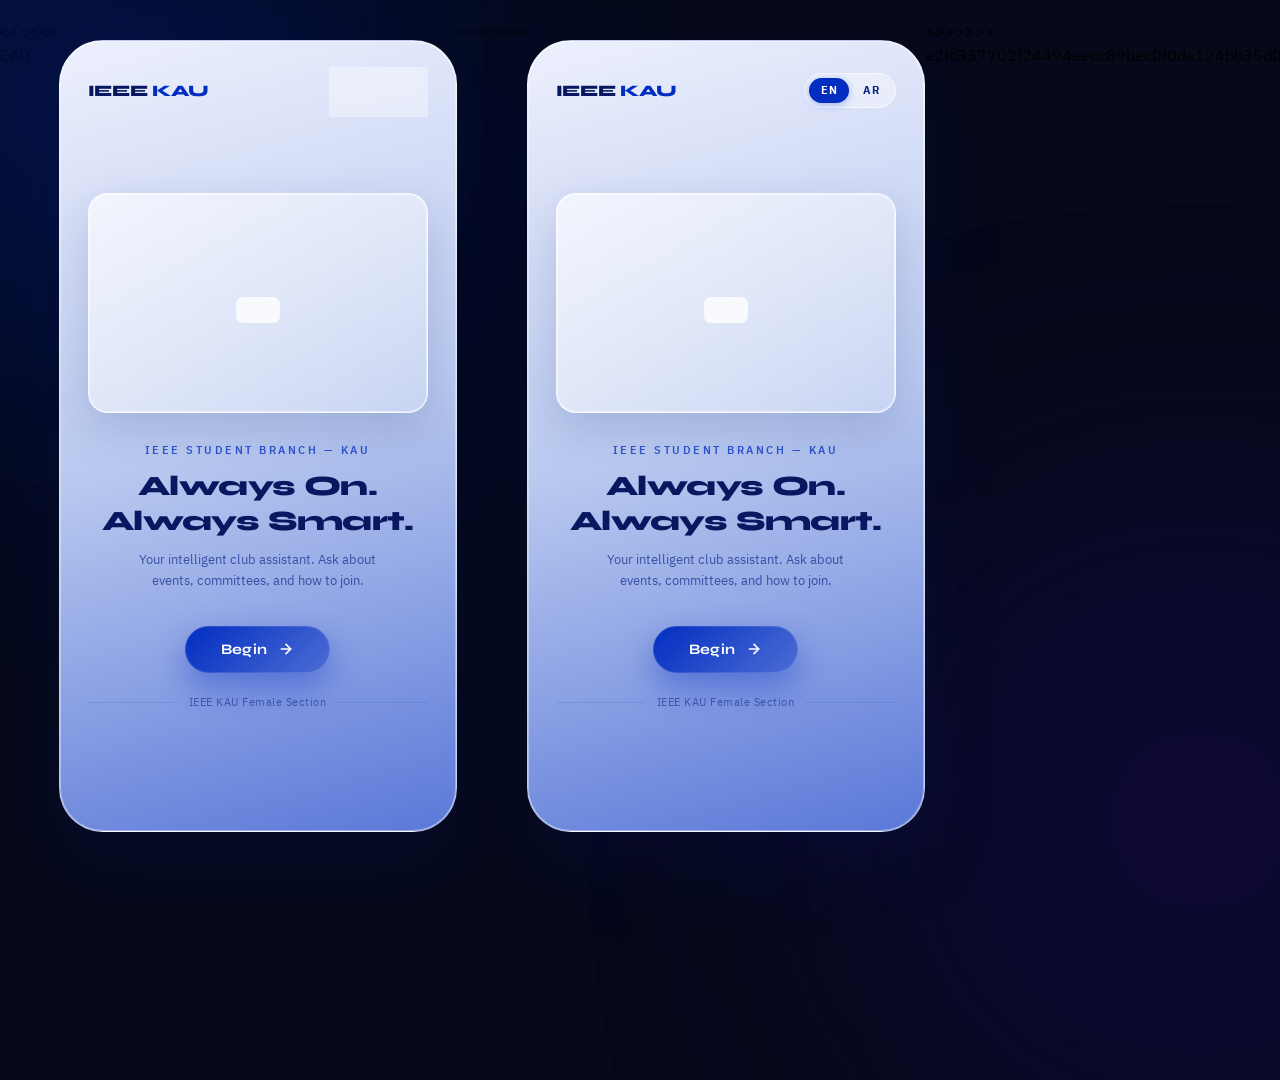
==== commit ccb6c0a5: "fix begin button to /app" ====
--- a/index.html
+++ b/index.html
@@ -128,7 +128,7 @@
       <div class="eyebrow" id="landing-eyebrow">IEEE Student Branch — KAU</div>
       <h1 class="title" id="landing-title">Always On.<br/>Always Smart.</h1>
       <p class="subtitle" id="landing-sub">Your intelligent club assistant. Ask about events, committees, and how to join.</p>
-      <a href="chat.html" class="begin-btn" id="landing-btn">
+      <a href="/app" class="begin-btn" id="landing-btn">
         <span id="landing-btn-text">Begin</span>
         <svg viewBox="0 0 24 24" fill="none" stroke="currentColor" stroke-width="2.5" stroke-linecap="round" stroke-linejoin="round">
           <line x1="5" y1="12" x2="19" y2="12"/><polyline points="12 5 19 12 12 19"/>
@@ -175,7 +175,7 @@
     document.getElementById('opt-en').classList.toggle('active', l==='en');
     document.getElementById('opt-ar').classList.toggle('active', l==='ar');
     // pass lang to chat page via URL param
-    document.getElementById('landing-btn').href = `chat.html?lang=${l}`;
+    document.getElementById('landing-btn').href = `/app?lang=${l}`;
     document.documentElement.dir = l==='ar' ? 'rtl' : 'ltr';
   }
 </script>
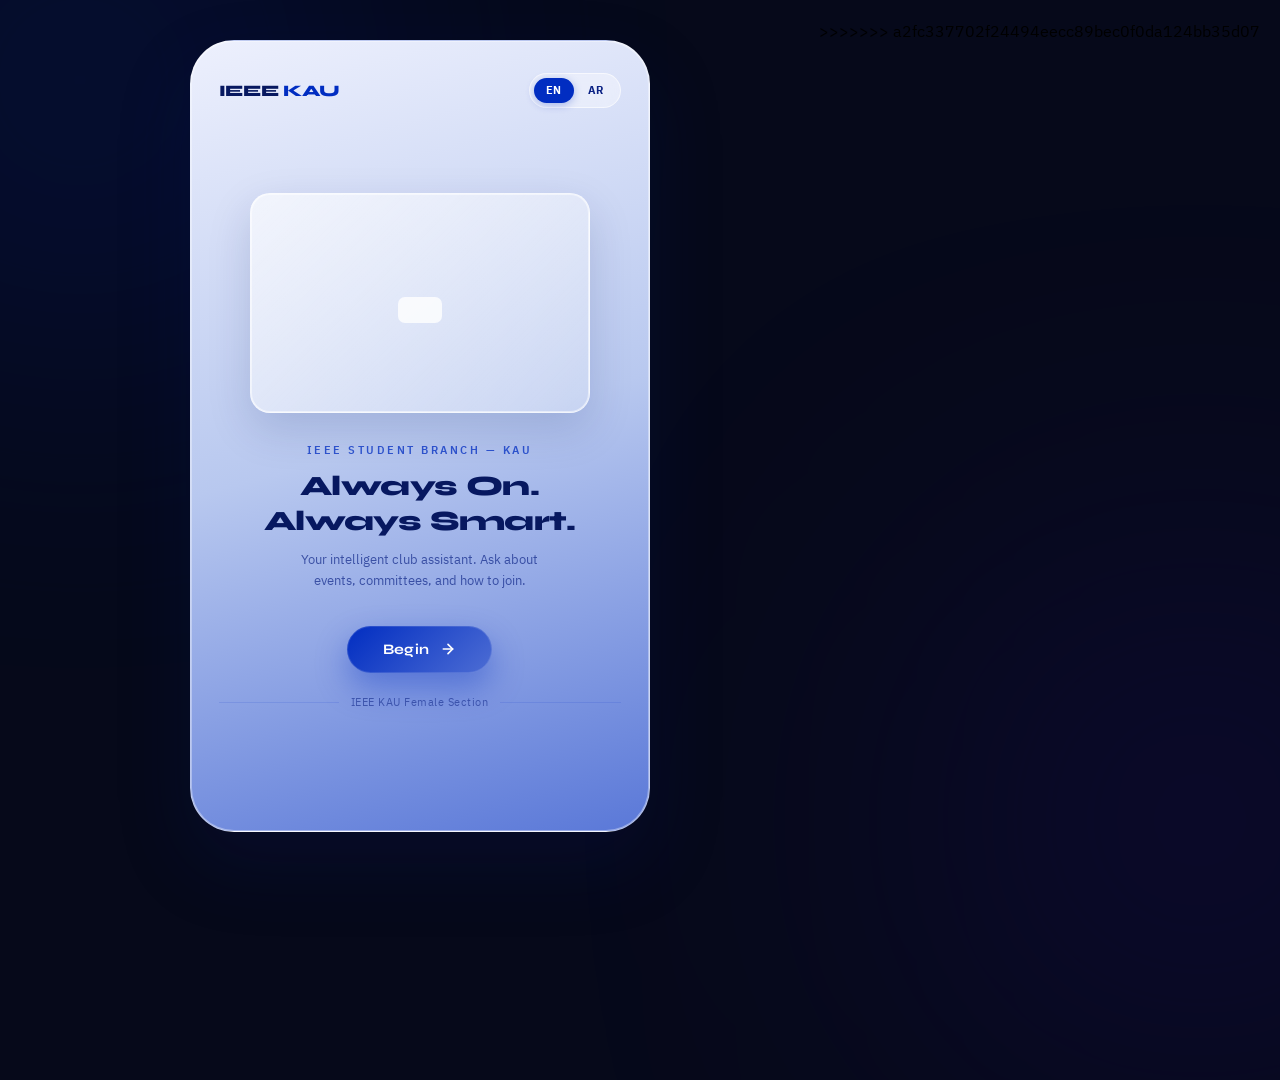
==== commit 1d2d1ad2: "fix duplicate html in index" ====
--- a/index.html
+++ b/index.html
@@ -1,186 +1,3 @@
-<<<<<<< HEAD
-<!DOCTYPE html>
-<html lang="en">
-<head>
-  <meta charset="UTF-8"/>
-  <meta name="viewport" content="width=device-width, initial-scale=1.0"/>
-  <title>IEEE KAU Assistant</title>
-  <link href="https://fonts.googleapis.com/css2?family=Syne:wght@600;700;800&family=IBM+Plex+Sans+Arabic:wght@300;400;500;600&display=swap" rel="stylesheet">
-  <style>
-    :root{
-      --c1:#e7eaf9;--c2:#98abe6;--c3:#4d6dd4;--c4:#012dc1;--c5:#0a2184;--c6:#071860;
-    }
-    *{box-sizing:border-box;margin:0;padding:0}
-    body{
-      min-height:100vh;font-family:'IBM Plex Sans Arabic','Syne',sans-serif;
-      background:#06091a;display:flex;justify-content:center;align-items:flex-start;
-      position:relative;padding:20px;overflow-y:auto;
-    }
-    .blur{position:absolute;border-radius:50%;filter:blur(160px);z-index:0;pointer-events:none}
-    .blur1{width:520px;height:520px;background:var(--c4);top:-180px;left:-180px;opacity:.2}
-    .blur2{width:520px;height:520px;background:#1a0a5e;bottom:-180px;right:-180px;opacity:.35}
-
-    .phone{
-      width:min(460px,100%);min-height:88vh;border-radius:44px;
-      background:linear-gradient(165deg,#edf0fd 0%,#b8c8ef 50%,#5a78d8 100%);
-      border:1px solid rgba(255,255,255,.55);
-      box-shadow:0 32px 72px rgba(7,24,96,.22),0 0 0 1px rgba(255,255,255,.35) inset;
-      padding:32px 28px 36px;
-      display:flex;flex-direction:column;justify-content:space-between;
-      position:relative;z-index:2;margin:20px auto;
-    }
-    @media(max-width:500px){
-      .phone{border-radius:24px;padding:24px 18px 28px;margin:10px auto;}
-      body{padding:10px;}
-      .title{font-size:22px;}
-      .robot-frame{width:260px;height:170px;}
-    }
-
-    /* TOP BAR */
-    .top-bar{display:flex;justify-content:space-between;align-items:center}
-    .logo{
-      font-family:'Syne',sans-serif;font-weight:800;font-size:16px;
-      color:var(--c6);letter-spacing:-.3px;
-    }
-    .logo span{color:var(--c4)}
-
-    /* language toggle */
-    .lang-toggle{
-      display:flex;align-items:center;gap:2px;
-      background:rgba(255,255,255,.38);border:1px solid rgba(255,255,255,.6);
-      backdrop-filter:blur(10px);border-radius:20px;padding:4px;cursor:pointer;
-    }
-    .lang-opt{
-      padding:4px 12px;border-radius:16px;font-size:11px;font-weight:700;
-      color:var(--c5);transition:all .18s;letter-spacing:.4px;cursor:pointer;border:none;
-      background:transparent;font-family:inherit;
-    }
-    .lang-opt.active{background:var(--c4);color:white;box-shadow:0 2px 8px rgba(1,45,193,.3)}
-
-    /* CENTER */
-    .center{text-align:center;display:flex;flex-direction:column;align-items:center}
-
-    .robot-frame{
-      width:340px;height:220px;border-radius:20px;overflow:hidden;
-      background:linear-gradient(135deg,rgba(255,255,255,.65),rgba(255,255,255,.25));
-      border:1px solid rgba(255,255,255,.7);
-      box-shadow:0 16px 44px rgba(7,24,96,.15),0 0 0 1px rgba(255,255,255,.5) inset;
-      display:flex;align-items:center;justify-content:center;
-      animation:float 4s ease-in-out infinite;margin-bottom:30px;
-    }
-    @keyframes float{0%,100%{transform:translateY(0)}50%{transform:translateY(-10px)}}
-    .robot-frame img{width:100%;height:100%;object-fit:contain;border-radius:20px;display:block;background:#071860}
-
-    .eyebrow{
-      font-size:10.5px;font-weight:600;letter-spacing:2.5px;text-transform:uppercase;
-      color:var(--c4);opacity:.75;margin-bottom:11px;
-    }
-    .title{
-      font-family:'Syne',sans-serif;font-weight:800;
-      font-size:28px;line-height:1.22;color:var(--c6);
-      letter-spacing:-.6px;margin-bottom:11px;
-    }
-    .subtitle{
-      font-size:13px;color:var(--c5);opacity:.68;
-      line-height:1.65;margin-bottom:34px;max-width:260px;
-    }
-
-    .begin-btn{
-      display:inline-flex;align-items:center;gap:11px;
-      padding:15px 36px;border-radius:32px;
-      background:linear-gradient(135deg,var(--c4) 0%,var(--c3) 100%);
-      color:white;text-decoration:none;font-weight:700;font-size:14.5px;
-      letter-spacing:.2px;
-      box-shadow:0 14px 32px rgba(1,45,193,.38),0 0 0 1px rgba(255,255,255,.12) inset;
-      transition:all .22s;font-family:'Syne',sans-serif;
-    }
-    .begin-btn:hover{transform:translateY(-3px);box-shadow:0 20px 40px rgba(1,45,193,.48)}
-    .begin-btn svg{width:16px;height:16px;transition:transform .22s}
-    .begin-btn:hover svg{transform:translateX(4px)}
-
-    /* DIVIDER */
-    .divider{
-      display:flex;align-items:center;gap:12px;margin-top:22px;width:100%;
-    }
-    .divider-line{flex:1;height:1px;background:rgba(1,45,193,.12)}
-    .divider-text{font-size:10.5px;color:var(--c5);opacity:.55;letter-spacing:.5px;white-space:nowrap}
-  </style>
-</head>
-<body>
-  <div class="blur blur1"></div>
-  <div class="blur blur2"></div>
-  <div class="phone">
-
-    <div class="top-bar">
-      <div class="logo">IEEE <span>KAU</span></div>
-      <div class="lang-toggle" id="landingLang">
-        <button class="lang-opt active" id="opt-en" onclick="setLang('en')">EN</button>
-        <button class="lang-opt" id="opt-ar" onclick="setLang('ar')">AR</button>
-      </div>
-    </div>
-
-    <div class="center">
-      <div class="robot-frame">
-        <img src="https://user4563.na.imgto.link/public/20260315/screenshot-2026-03-15-054318.avif"
-             alt="IEEE KAU Assistant"
-             onerror="this.outerHTML='<svg viewBox=\'0 0 80 80\' fill=\'none\' xmlns=\'http://www.w3.org/2000/svg\' width=\'80\' height=\'80\'><rect x=\'12\' y=\'28\' width=\'56\' height=\'38\' rx=\'10\' fill=\'%23012dc1\' fill-opacity=\'.15\'/><rect x=\'18\' y=\'34\' width=\'44\' height=\'26\' rx=\'7\' fill=\'white\' fill-opacity=\'.8\'/><circle cx=\'30\' cy=\'47\' r=\'5\' fill=\'%23012dc1\'/><circle cx=\'50\' cy=\'47\' r=\'5\' fill=\'%23012dc1\'/><rect x=\'30\' y=\'54\' width=\'20\' height=\'3\' rx=\'1.5\' fill=\'%23012dc1\' fill-opacity=\'.5\'/><rect x=\'36\' y=\'18\' width=\'8\' height=\'10\' rx=\'3\' fill=\'%23012dc1\' fill-opacity=\'.25\'/><circle cx=\'40\' cy=\'13\' r=\'3\' fill=\'%23012dc1\' fill-opacity=\'.3\'/></svg>'"/>
-      </div>
-      <div class="eyebrow" id="landing-eyebrow">IEEE Student Branch — KAU</div>
-      <h1 class="title" id="landing-title">Always On.<br/>Always Smart.</h1>
-      <p class="subtitle" id="landing-sub">Your intelligent club assistant. Ask about events, committees, and how to join.</p>
-      <a href="/app" class="begin-btn" id="landing-btn">
-        <span id="landing-btn-text">Begin</span>
-        <svg viewBox="0 0 24 24" fill="none" stroke="currentColor" stroke-width="2.5" stroke-linecap="round" stroke-linejoin="round">
-          <line x1="5" y1="12" x2="19" y2="12"/><polyline points="12 5 19 12 12 19"/>
-        </svg>
-      </a>
-      <div class="divider">
-        <div class="divider-line"></div>
-        <div class="divider-text" id="landing-divider">IEEE KAU Female Section</div>
-        <div class="divider-line"></div>
-      </div>
-    </div>
-
-    <!-- empty div to keep space-between balanced -->
-    <div></div>
-  </div>
-
-<script>
-  let currentLang = 'en';
-  const copy = {
-    en: {
-      eyebrow: 'IEEE Student Branch — KAU',
-      title:   'Always On.<br/>Always Smart.',
-      sub:     'Your intelligent club assistant. Ask about events, committees, and how to join.',
-      btn:     'Begin',
-      divider: 'IEEE KAU Female Section',
-    },
-    ar: {
-      eyebrow: 'الفرع الطلابي لـ IEEE — جامعة الملك عبدالعزيز',
-      title:   'دائماً هنا.<br/>دائماً ذكية.',
-      sub:     'مساعدتك الذكية في نادي IEEE. اسألي عن الفعاليات واللجان وكيفية الانضمام.',
-      btn:     'ابدأي',
-      divider: 'قسم الطالبات — كلية الحاسبات وتقنية المعلومات',
-    }
-  };
-
-  function setLang(l) {
-    currentLang = l;
-    const c = copy[l];
-    document.getElementById('landing-eyebrow').textContent = c.eyebrow;
-    document.getElementById('landing-title').innerHTML     = c.title;
-    document.getElementById('landing-sub').textContent     = c.sub;
-    document.getElementById('landing-btn-text').textContent= c.btn;
-    document.getElementById('landing-divider').textContent = c.divider;
-    document.getElementById('opt-en').classList.toggle('active', l==='en');
-    document.getElementById('opt-ar').classList.toggle('active', l==='ar');
-    // pass lang to chat page via URL param
-    document.getElementById('landing-btn').href = `/app?lang=${l}`;
-    document.documentElement.dir = l==='ar' ? 'rtl' : 'ltr';
-  }
-</script>
-</body>
-=======
 <!DOCTYPE html>
 <html lang="en">
 <head>
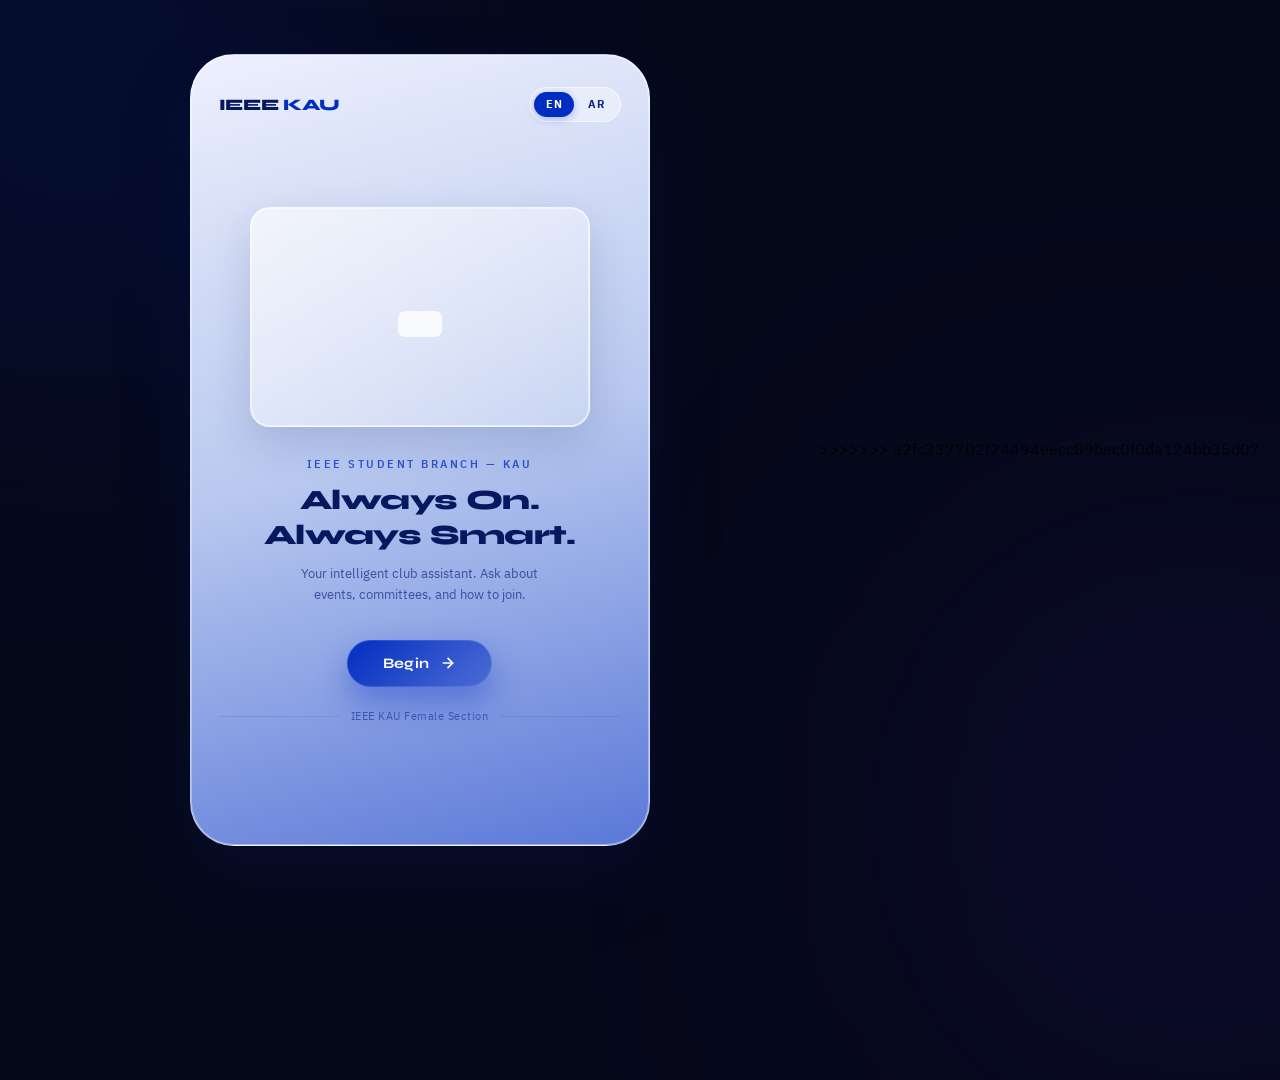
==== commit b3d623c9: "center layout" ====
--- a/index.html
+++ b/index.html
@@ -12,7 +12,7 @@
     *{box-sizing:border-box;margin:0;padding:0}
     body{
       min-height:100vh;font-family:'IBM Plex Sans Arabic','Syne',sans-serif;
-      background:#06091a;display:flex;justify-content:center;align-items:flex-start;
+      background:#06091a;display:flex;justify-content:center;align-items:center;
       position:relative;padding:20px;overflow-y:auto;
     }
     .blur{position:absolute;border-radius:50%;filter:blur(160px);z-index:0;pointer-events:none}
